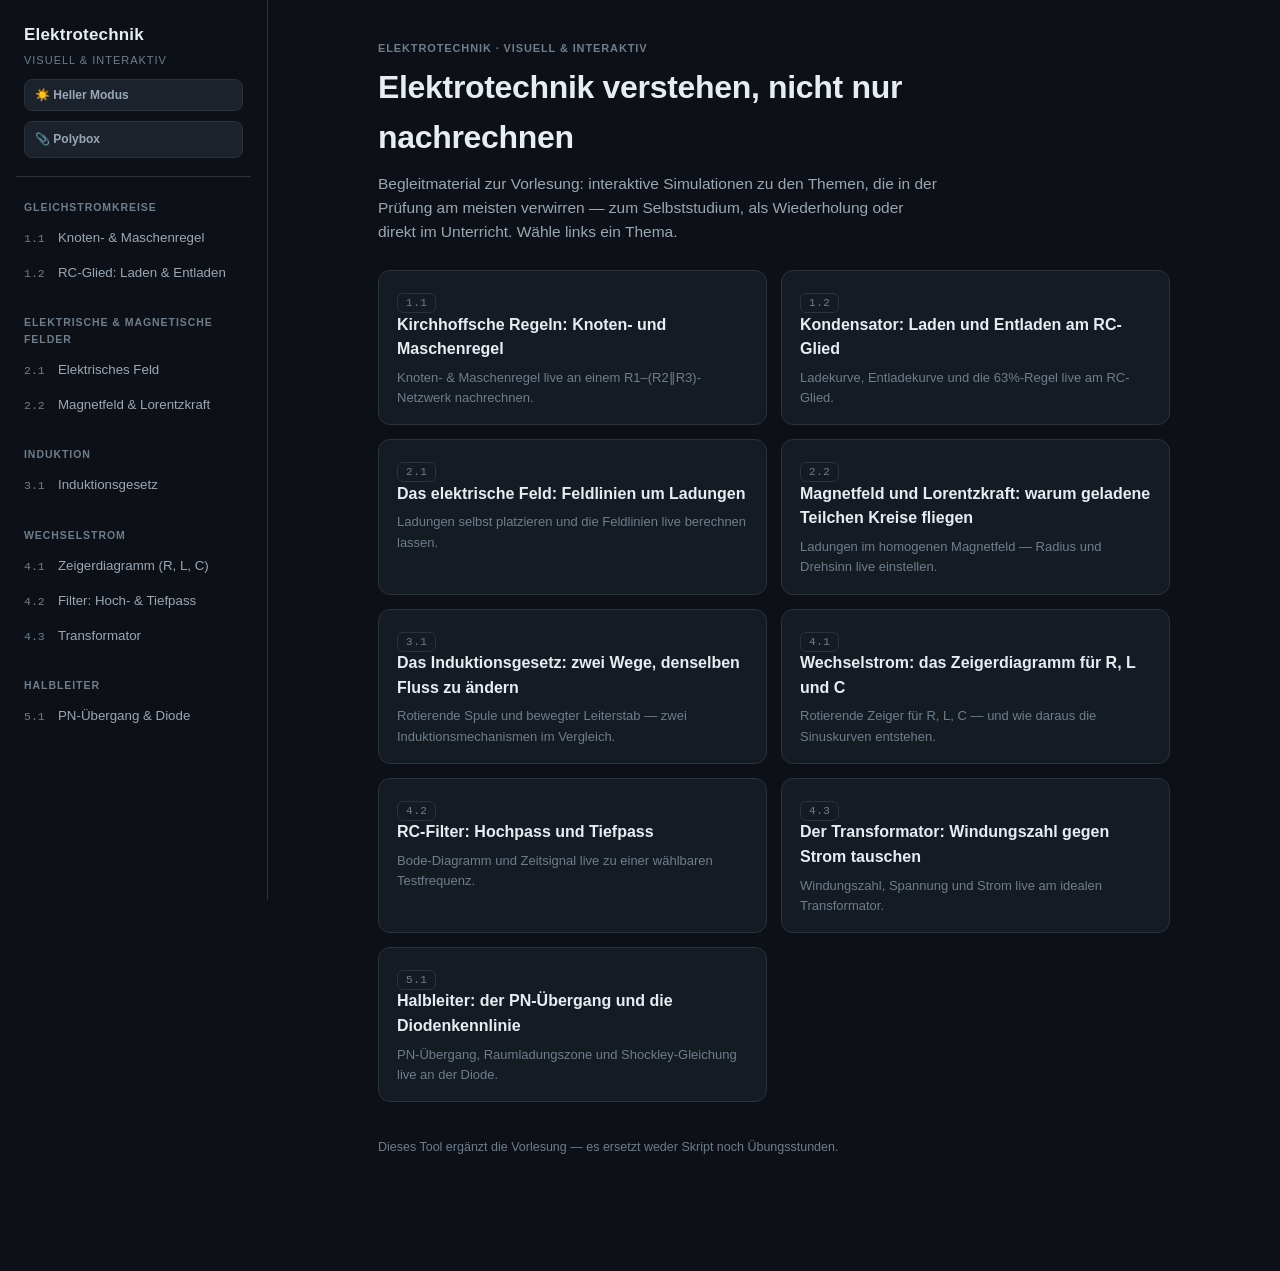
==== index.html @ efff6c14 "Erste Version der Website" ====
<!doctype html>
<html lang="de">
<head>
<meta charset="utf-8">
<meta name="viewport" content="width=device-width, initial-scale=1">
<title>Elektrotechnik visuell &amp; interaktiv</title>
<meta name="description" content="Interaktive Visualisierungen zu Elektrotechnik: Kirchhoffsche Regeln, RC-Glieder, Felder, Induktion, Wechselstrom und Filter.">
<link rel="stylesheet" href="vendor/katex/katex.min.css">
<link rel="stylesheet" href="style.css">
</head>
<body>
<div class="app">
  <aside class="sidebar">
    <div class="brand">
      <a href="#" style="display:block">
        <div class="brand-title">Elektrotechnik</div>
        <div class="brand-sub">visuell &amp; interaktiv</div>
      </a>
      <button id="theme-toggle" class="theme-toggle" type="button">☀️ Heller Modus</button>
      <a id="polybox-link" class="theme-toggle" href="#" target="_blank" rel="noopener">📎 Polybox</a>
    </div>
    <nav id="sidebar-nav"></nav>
  </aside>
  <main class="content" id="content">
    <div class="content-inner" id="content-inner"></div>
  </main>
</div>

<script src="vendor/katex/katex.min.js"></script>
<script src="polybox-link.js"></script>
<script src="js/utils.js"></script>
<script src="pages/kirchhoff.js"></script>
<script src="pages/rc-glied.js"></script>
<script src="pages/efeld.js"></script>
<script src="pages/lorentzkraft.js"></script>
<script src="pages/induktion.js"></script>
<script src="pages/zeigerdiagramm.js"></script>
<script src="pages/filter.js"></script>
<script src="pages/transformator.js"></script>
<script src="pages/halbleiter.js"></script>
<script src="app.js"></script>
</body>
</html>
---- style.css ----
:root{
  --bg:#0d1117;
  --panel:#151b23;
  --panel-2:#1b222c;
  --line:#2a323d;
  --line-2:#3a4552;
  --fg:#e6edf3;
  --fg-dim:#9aa7b4;
  --fg-mute:#6e7d8c;
  --c1:#ffb454;   /* Strom / Ladung - amber */
  --c2:#56c8f5;   /* Spannung / E-Feld - cyan */
  --c3:#a78bfa;   /* B-Feld / Induktion - violet */
  --c4:#6fdd8b;   /* Leistung / positiv */
  --c5:#ff6b6b;   /* negativ / Warnung */
  --ok:#6fdd8b;
  --warn:#ffd166;
  --bad:#ff6b6b;
  --mono: ui-monospace, "SF Mono", Menlo, Consolas, monospace;
  --sans: -apple-system, BlinkMacSystemFont, "Segoe UI", Inter, Roboto, sans-serif;
  --sidebar-w: 268px;
}

:root[data-theme="light"]{
  --bg:#ffffff;
  --panel:#f7f8fa;
  --panel-2:#eef1f4;
  --line:#dbe1e7;
  --line-2:#c7cfd8;
  --fg:#1b2430;
  --fg-dim:#4a5568;
  --fg-mute:#71808f;
  --c1:#c2650c;
  --c2:#0a7ea4;
  --c3:#7c3aed;
  --c4:#15803d;
  --c5:#dc2626;
  --ok:#15803d;
  --warn:#b45309;
  --bad:#dc2626;
}

*{ box-sizing:border-box; }
html,body{ margin:0; padding:0; }
body{
  background:var(--bg);
  color:var(--fg);
  font-family:var(--sans);
  font-size:15px;
  line-height:1.55;
  -webkit-font-smoothing:antialiased;
  transition:background-color .15s, color .15s;
}
a{ color:inherit; text-decoration:none; }

/* ---------- Layout ---------- */
.app{ display:flex; min-height:100vh; }

.sidebar{
  width:var(--sidebar-w);
  flex:0 0 var(--sidebar-w);
  border-right:1px solid var(--line);
  padding:22px 16px 40px;
  position:sticky; top:0; height:100vh; overflow-y:auto;
}
.brand{
  padding:0 8px 18px;
  border-bottom:1px solid var(--line);
  margin-bottom:16px;
}
.brand-title{ font-size:17px; font-weight:700; letter-spacing:.2px; }
.brand-sub{ font-size:11px; color:var(--fg-mute); text-transform:uppercase; letter-spacing:.09em; margin-top:4px; }

.theme-toggle{
  display:block; width:100%; margin-top:10px;
  font-family:var(--sans); font-size:12px; font-weight:600; text-align:left;
  background:var(--panel-2); color:var(--fg-dim); border:1px solid var(--line);
  padding:8px 10px; border-radius:8px; cursor:pointer; box-sizing:border-box;
}
.theme-toggle:hover{ border-color:var(--line-2); color:var(--fg); }
.theme-toggle.disabled{ opacity:.5; cursor:not-allowed; }
.theme-toggle.disabled:hover{ border-color:var(--line); color:var(--fg-dim); }

.nav-group{ margin-bottom:18px; }
.nav-group-title{
  font-size:10.5px; text-transform:uppercase; letter-spacing:.09em;
  color:var(--fg-mute); padding:6px 8px; font-weight:600;
}
.nav-link{
  display:flex; gap:8px; align-items:baseline;
  padding:7px 8px; border-radius:7px; font-size:13.3px; color:var(--fg-dim);
  cursor:pointer;
}
.nav-link:hover{ background:var(--panel-2); color:var(--fg); }
.nav-link.active{ background:var(--panel-2); color:var(--fg); box-shadow:inset 2px 0 0 var(--c1); }
.nav-num{ color:var(--fg-mute); font-family:var(--mono); font-size:11.5px; flex:0 0 auto; min-width:26px; }

.content{ flex:1 1 auto; min-width:0; }
.content-inner{ max-width:880px; margin:0 auto; padding:40px 44px 100px; }

/* ---------- Topic header ---------- */
.badge-row{ display:flex; gap:8px; align-items:center; margin-bottom:14px; flex-wrap:wrap; }
.badge{
  font-family:var(--mono); font-size:11px; letter-spacing:.05em;
  color:var(--fg-mute); background:var(--panel); border:1px solid var(--line);
  padding:3px 8px; border-radius:6px; text-transform:uppercase;
}
.badge.badge-ref{ color:var(--c2); border-color:var(--c2); text-transform:none; }
h1{ font-size:29px; margin:0 0 10px; letter-spacing:-.01em; }
.subtitle{ color:var(--fg-dim); font-size:15.5px; max-width:65ch; margin:0 0 22px; }

h2{ font-size:19px; margin:40px 0 12px; letter-spacing:-.01em; }
h2 .h2-num{ color:var(--fg-mute); font-weight:500; margin-right:6px; }
p{ color:var(--fg-dim); margin:0 0 14px; }
strong{ color:var(--fg); font-weight:600; }
em{ color:var(--fg); font-style:italic; }

/* ---------- Callouts ---------- */
.callout{
  border:1px solid var(--line); border-left:3px solid var(--line-2);
  background:var(--panel); border-radius:10px; padding:16px 18px; margin:16px 0 22px;
}
.callout-label{
  font-size:10.5px; text-transform:uppercase; letter-spacing:.09em; font-weight:700;
  margin-bottom:8px; display:block;
}
.callout p:last-child{ margin-bottom:0; }
.callout.warn{ border-left-color:var(--c1); }
.callout.warn .callout-label{ color:var(--c1); }
.callout.info{ border-left-color:var(--c2); }
.callout.info .callout-label{ color:var(--c2); }
.callout.bad{ border-left-color:var(--bad); }
.callout.bad .callout-label{ color:var(--bad); }
.callout.ok{ border-left-color:var(--ok); }
.callout.ok .callout-label{ color:var(--ok); }
.callout ul{ margin:0; padding-left:20px; }
.callout li{ margin-bottom:8px; color:var(--fg-dim); }
.callout li:last-child{ margin-bottom:0; }
.callout li strong{ color:var(--fg); }

/* ---------- Simulation panel ---------- */
.sim-panel{
  border:1px solid var(--line); background:var(--panel); border-radius:12px;
  padding:16px 16px 18px; margin:18px 0 24px;
}
.sim-toolbar{ display:flex; gap:8px; flex-wrap:wrap; align-items:center; margin-bottom:12px; }
.sim-canvas-wrap{
  background:var(--bg); border:1px solid var(--line); border-radius:9px;
  overflow:hidden; position:relative;
}
canvas{ display:block; width:100%; }

.btn{
  font-family:var(--sans); font-size:12.5px; font-weight:600;
  background:var(--panel-2); color:var(--fg); border:1px solid var(--line-2);
  padding:7px 13px; border-radius:7px; cursor:pointer;
}
.btn:hover{ border-color:var(--fg-mute); }
.btn.primary{ background:var(--c1); color:#1a1206; border-color:var(--c1); }
.btn.active{ background:var(--c2); color:#04202b; border-color:var(--c2); }

.controls-grid{
  display:grid; grid-template-columns:repeat(auto-fit,minmax(190px,1fr));
  gap:12px 20px; margin-top:14px;
}
.slider-row{ display:flex; flex-direction:column; gap:5px; }
.slider-row label{
  font-size:11.5px; color:var(--fg-dim); display:flex; justify-content:space-between;
  font-family:var(--mono);
}
.slider-row label .val{ color:var(--fg); }
input[type=range]{
  -webkit-appearance:none; width:100%; height:4px; border-radius:2px;
  background:var(--line-2); outline:none;
}
input[type=range]::-webkit-slider-thumb{
  -webkit-appearance:none; width:14px; height:14px; border-radius:50%;
  background:var(--c1); cursor:pointer; border:2px solid #1a1206;
}
input[type=range]::-moz-range-thumb{
  width:14px; height:14px; border-radius:50%; background:var(--c1); cursor:pointer; border:none;
}

.legend{ display:flex; gap:16px; flex-wrap:wrap; margin-top:12px; font-size:12px; color:var(--fg-dim); }
.legend-item{ display:flex; align-items:center; gap:6px; }
.legend-dot{ width:9px; height:9px; border-radius:50%; flex:0 0 auto; }
.legend-line{ width:16px; height:2px; border-radius:2px; flex:0 0 auto; }

.readout-row{ display:flex; gap:18px; flex-wrap:wrap; margin-top:12px; }
.readout{
  background:var(--panel-2); border:1px solid var(--line); border-radius:8px;
  padding:8px 12px; min-width:88px;
}
.readout .rlabel{ font-size:10.5px; color:var(--fg-mute); text-transform:uppercase; letter-spacing:.06em; }
.readout .rval{ font-family:var(--mono); font-size:16px; margin-top:2px; }

/* ---------- Formula / definitions ---------- */
.formula{
  background:var(--panel-2); border:1px solid var(--line);
  border-radius:8px; padding:10px 16px; margin:10px 0; color:var(--fg);
  overflow-x:auto; overflow-y:hidden;
}
.formula-line{ padding:3px 0; }
.formula-line:not(:last-child){ border-bottom:1px dashed var(--line); margin-bottom:2px; padding-bottom:7px; }
.formula .katex{ font-size:1.06em; color:var(--fg); }
.formula .katex-display{ margin:0; text-align:left; }
.def-card .formula .katex{ font-size:0.98em; }
.def-grid{ display:grid; grid-template-columns:repeat(auto-fit,minmax(230px,1fr)); gap:14px; margin:14px 0; }
.def-card{
  border:1px solid var(--line); background:var(--panel); border-radius:10px; padding:14px 16px;
}
.def-card h4{ margin:0 0 6px; font-size:14.5px; color:var(--fg); }
.def-card p{ font-size:13.5px; margin-bottom:8px; }
.def-card .formula{ font-size:13px; margin:6px 0 0; padding:9px 12px; }

/* ---------- Table ---------- */
.table-wrap{ overflow-x:auto; margin:14px 0 22px; }
table{ border-collapse:collapse; width:100%; font-size:13px; }
th,td{ border:1px solid var(--line); padding:9px 12px; text-align:left; vertical-align:top; }
th{ background:var(--panel-2); color:var(--fg-dim); font-weight:600; font-size:11.5px; text-transform:uppercase; letter-spacing:.04em; }
td{ color:var(--fg-dim); }
td strong, td.pos{ color:var(--fg); }

/* ---------- Worked example (Beispielrechnung, PVK-Stil) ---------- */
.example-box{
  border:1px solid var(--line); background:var(--panel); border-radius:12px;
  padding:18px 20px 20px; margin:18px 0 26px;
}
.example-tag{
  display:inline-flex; align-items:center; gap:6px;
  font-size:10.5px; text-transform:uppercase; letter-spacing:.09em; font-weight:700;
  color:var(--ok); margin-bottom:10px;
}
.example-tag::before{ content:"✎"; font-size:12px; }
.example-given{
  display:grid; grid-template-columns:repeat(auto-fit,minmax(150px,1fr));
  gap:8px 20px; margin:10px 0 16px; padding:12px 14px;
  background:var(--panel-2); border:1px solid var(--line); border-radius:8px;
  font-family:var(--mono); font-size:13px;
}
.example-given .eg-label{ color:var(--fg-mute); font-size:11px; text-transform:uppercase; letter-spacing:.05em; }
.example-steps{ margin:0; padding-left:0; list-style:none; counter-reset:step; }
.example-steps li{
  counter-increment:step; position:relative; padding:2px 0 14px 30px; color:var(--fg-dim); font-size:14px;
}
.example-steps li::before{
  content:counter(step); position:absolute; left:0; top:1px;
  width:20px; height:20px; border-radius:50%; background:var(--panel-2); border:1px solid var(--line-2);
  color:var(--fg); font-family:var(--mono); font-size:11px; font-weight:700;
  display:flex; align-items:center; justify-content:center;
}
.example-steps .formula{ margin:6px 0 0; }
.example-result{
  display:flex; align-items:baseline; gap:10px; margin-top:6px;
  background:rgba(111,221,139,0.08); border:1px solid var(--ok); border-radius:8px;
  padding:12px 16px;
}
:root[data-theme="light"] .example-result{ background:rgba(21,128,61,0.07); }
.example-result .er-label{ font-size:11px; text-transform:uppercase; letter-spacing:.06em; color:var(--ok); font-weight:700; }
.example-result .er-value{ font-family:var(--mono); font-size:17px; color:var(--fg); }

/* ---------- Home ---------- */
.home-hero{ max-width:640px; }
.home-hero h1{ font-size:32px; }
.card-grid{ display:grid; grid-template-columns:repeat(auto-fill,minmax(260px,1fr)); gap:14px; margin-top:26px; }
.topic-card{
  border:1px solid var(--line); background:var(--panel); border-radius:12px; padding:18px 18px 16px;
  cursor:pointer; transition:border-color .15s;
}
.topic-card:hover{ border-color:var(--line-2); }
.topic-card .badge{ margin-bottom:10px; }
.topic-card h3{ margin:0 0 6px; font-size:16px; }
.topic-card p{ font-size:13px; margin:0; color:var(--fg-mute); }

/* ---------- Misc ---------- */
.note{ font-size:12.5px; color:var(--fg-mute); margin-top:6px; }
.kicker{ font-size:11px; text-transform:uppercase; letter-spacing:.08em; color:var(--fg-mute); font-weight:600; margin:0 0 6px; }
.footer-nav{ display:flex; justify-content:space-between; margin-top:56px; padding-top:20px; border-top:1px solid var(--line); }
.footer-nav a{ color:var(--fg-dim); font-size:13px; }
.footer-nav a:hover{ color:var(--fg); }

.two-col{ display:grid; grid-template-columns:1.1fr 1fr; gap:14px; }

@media (max-width: 860px){
  .sidebar{ display:none; }
  .content-inner{ padding:28px 20px 80px; }
  .two-col{ grid-template-columns:1fr; }
}
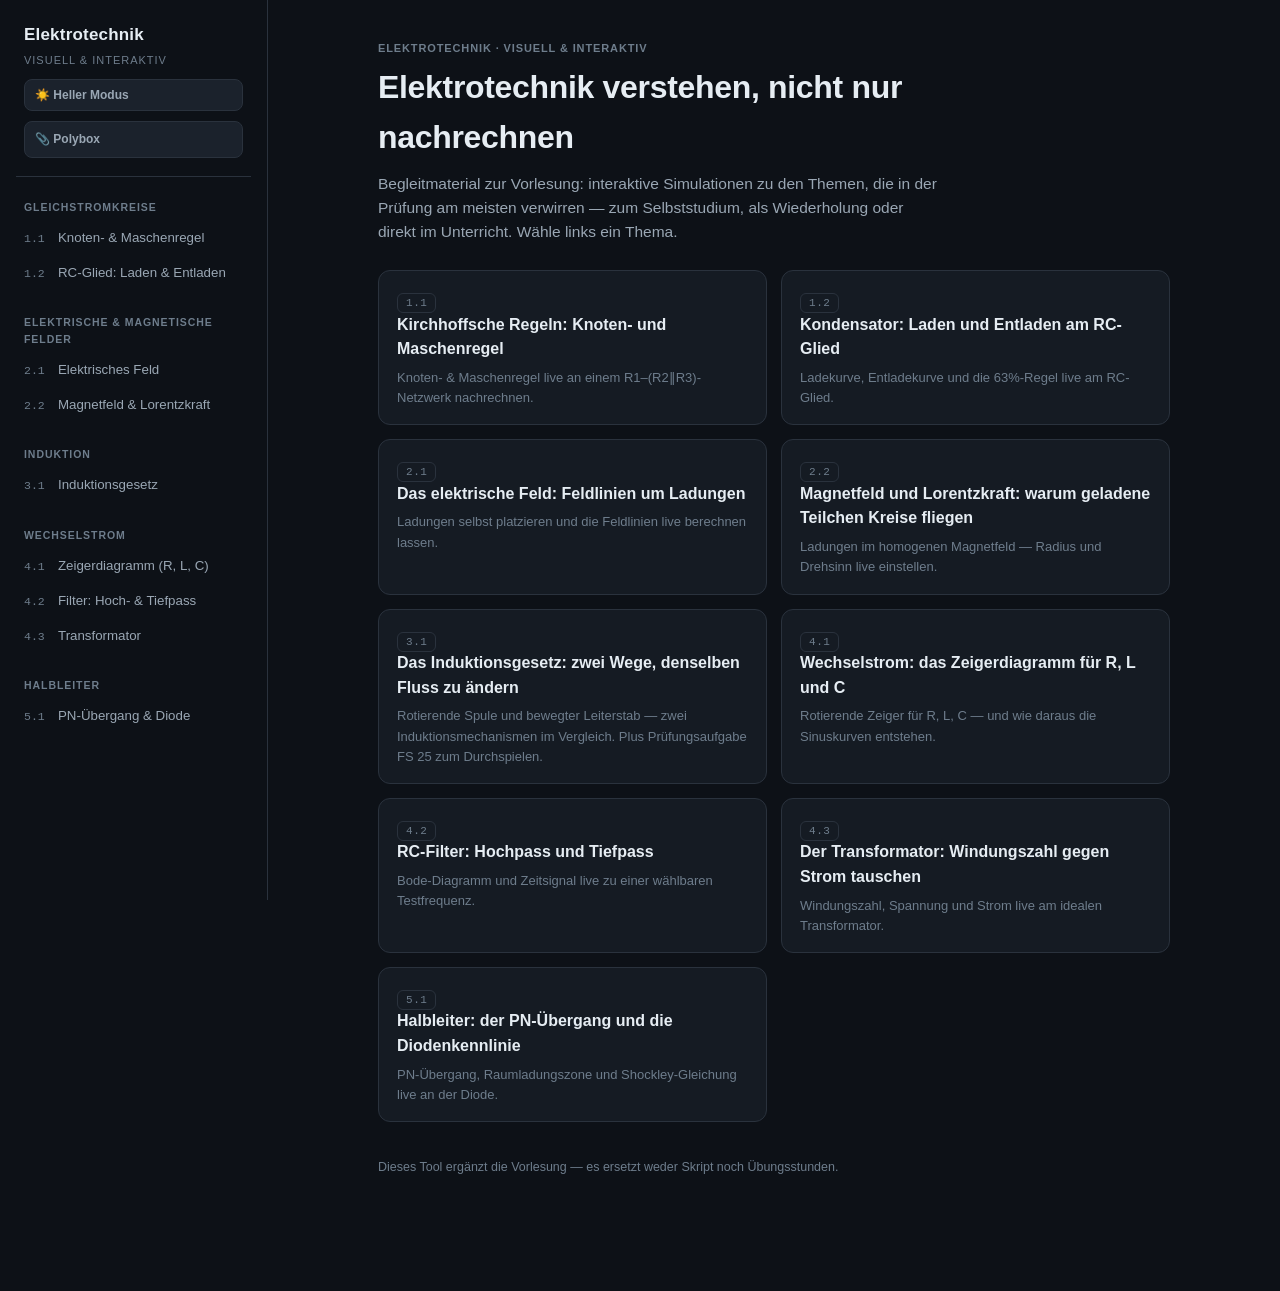
==== commit f82b1e06: "Update index.html (Gegeninduktivität)" ====
--- a/index.html
+++ b/index.html
@@ -34,7 +34,9 @@
 <script src="pages/efeld.js"></script>
 <script src="pages/lorentzkraft.js"></script>
 <script src="pages/induktion.js"></script>
+<script src="pages/induktion-fs25.js"></script>
 <script src="pages/zeigerdiagramm.js"></script>
+<script src="pages/gegeninduktion.js"></script>
 <script src="pages/filter.js"></script>
 <script src="pages/transformator.js"></script>
 <script src="pages/halbleiter.js"></script>
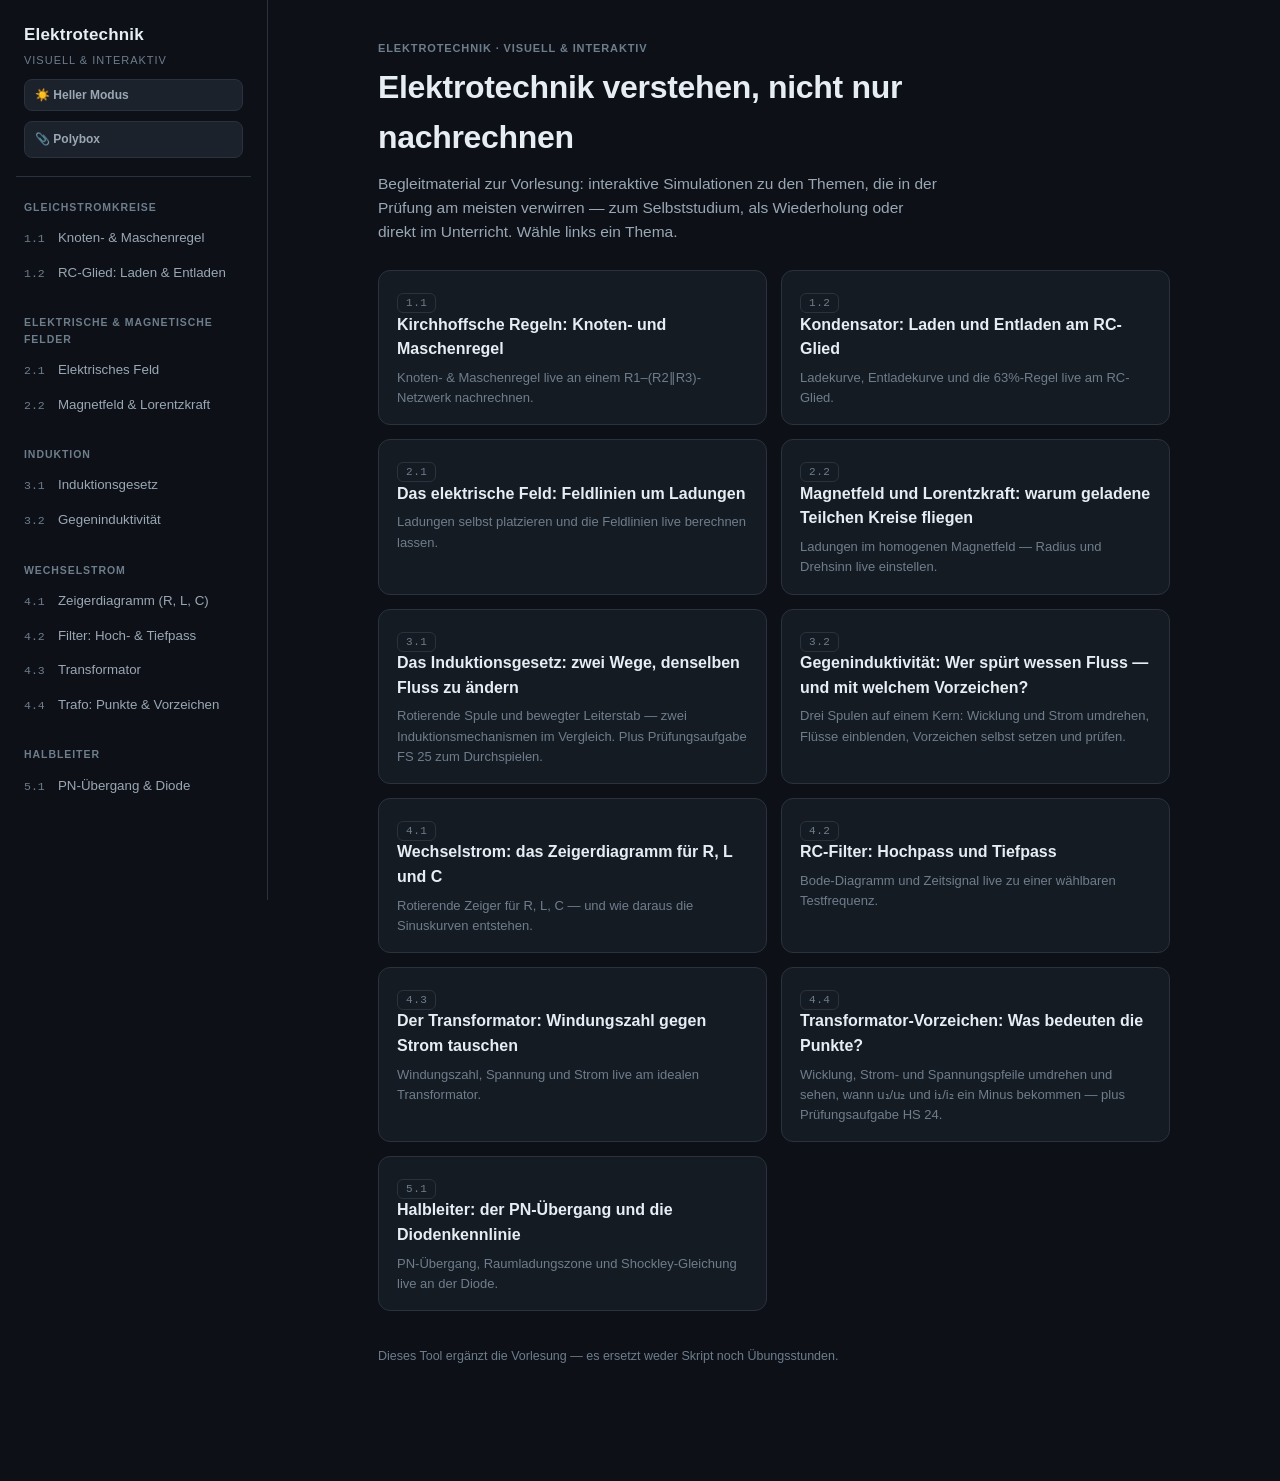
==== commit cd715768: "neue Index mit allen neuen Funktionen" ====
--- a/index.html
+++ b/index.html
@@ -35,10 +35,11 @@
 <script src="pages/lorentzkraft.js"></script>
 <script src="pages/induktion.js"></script>
 <script src="pages/induktion-fs25.js"></script>
+<script src="pages/gegeninduktion.js"></script>
 <script src="pages/zeigerdiagramm.js"></script>
-<script src="pages/gegeninduktion.js"></script>
 <script src="pages/filter.js"></script>
 <script src="pages/transformator.js"></script>
+<script src="pages/punktregel.js"></script>
 <script src="pages/halbleiter.js"></script>
 <script src="app.js"></script>
 </body>
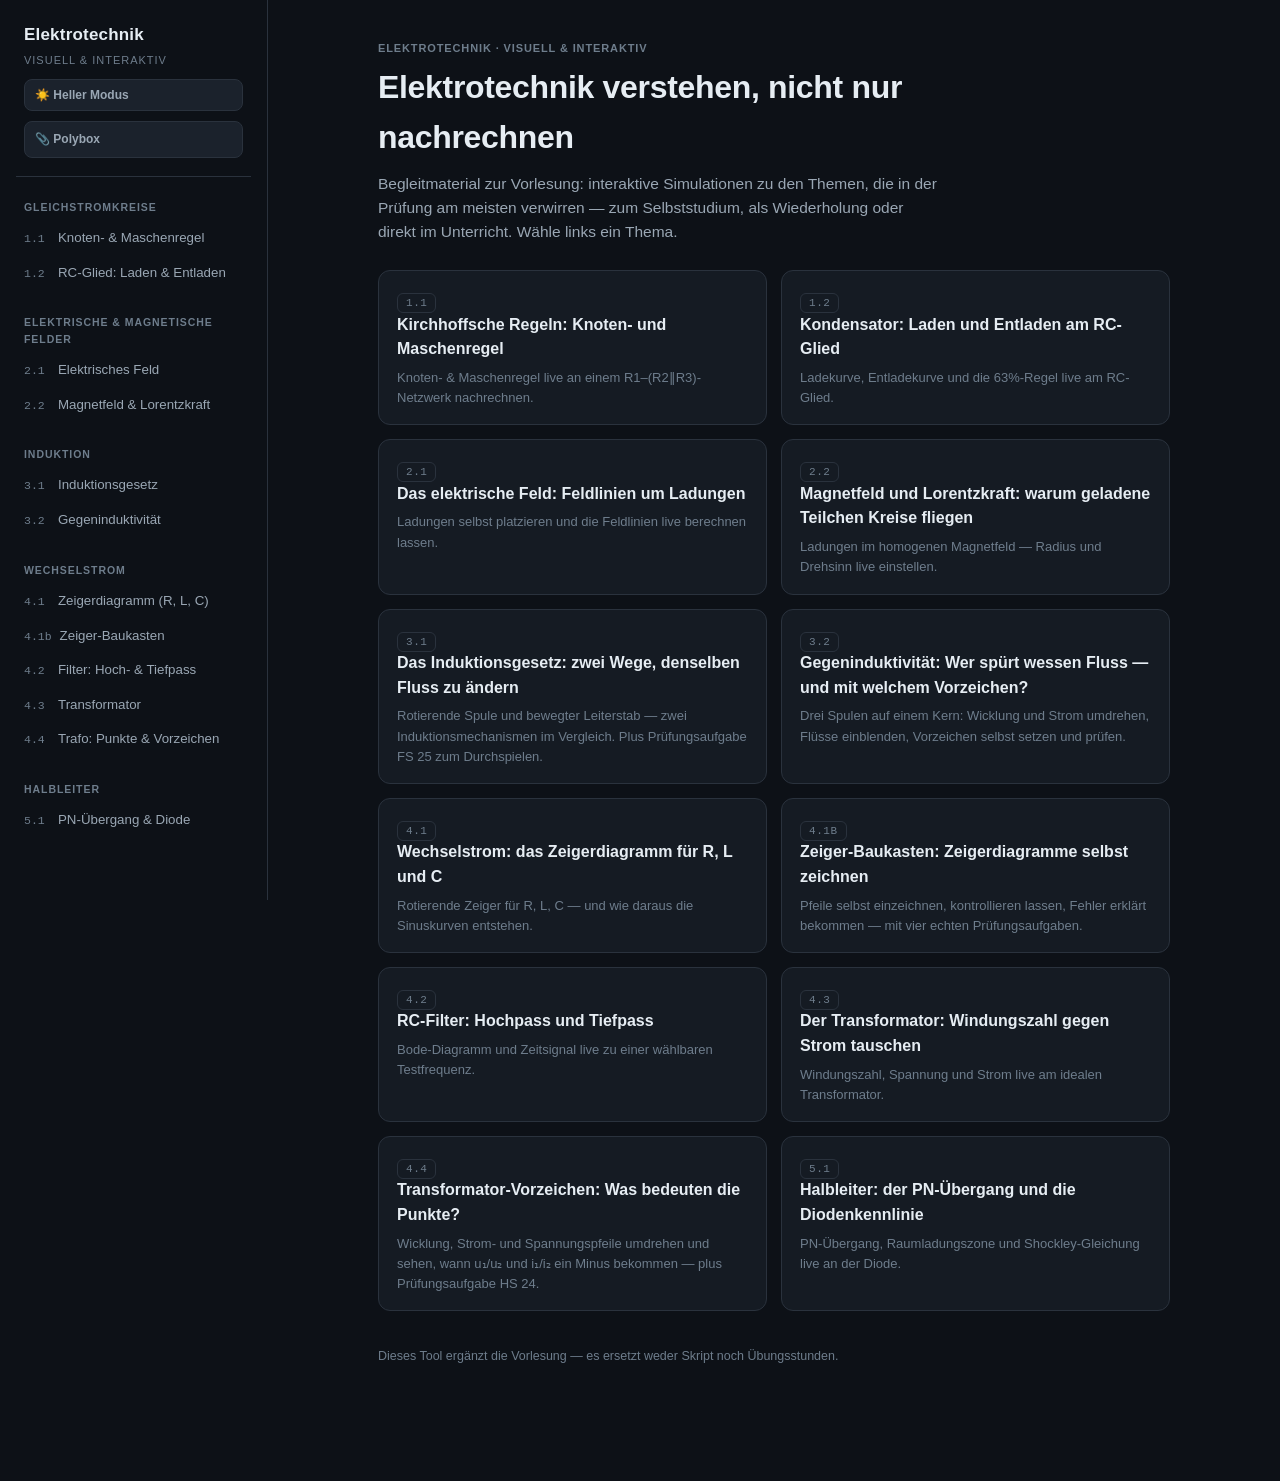
==== commit ef1a05af: "neue Index mit Zeiger Baukasten" ====
--- a/index.html
+++ b/index.html
@@ -37,6 +37,7 @@
 <script src="pages/induktion-fs25.js"></script>
 <script src="pages/gegeninduktion.js"></script>
 <script src="pages/zeigerdiagramm.js"></script>
+<script src="pages/zeiger-baukasten.js"></script>
 <script src="pages/filter.js"></script>
 <script src="pages/transformator.js"></script>
 <script src="pages/punktregel.js"></script>
